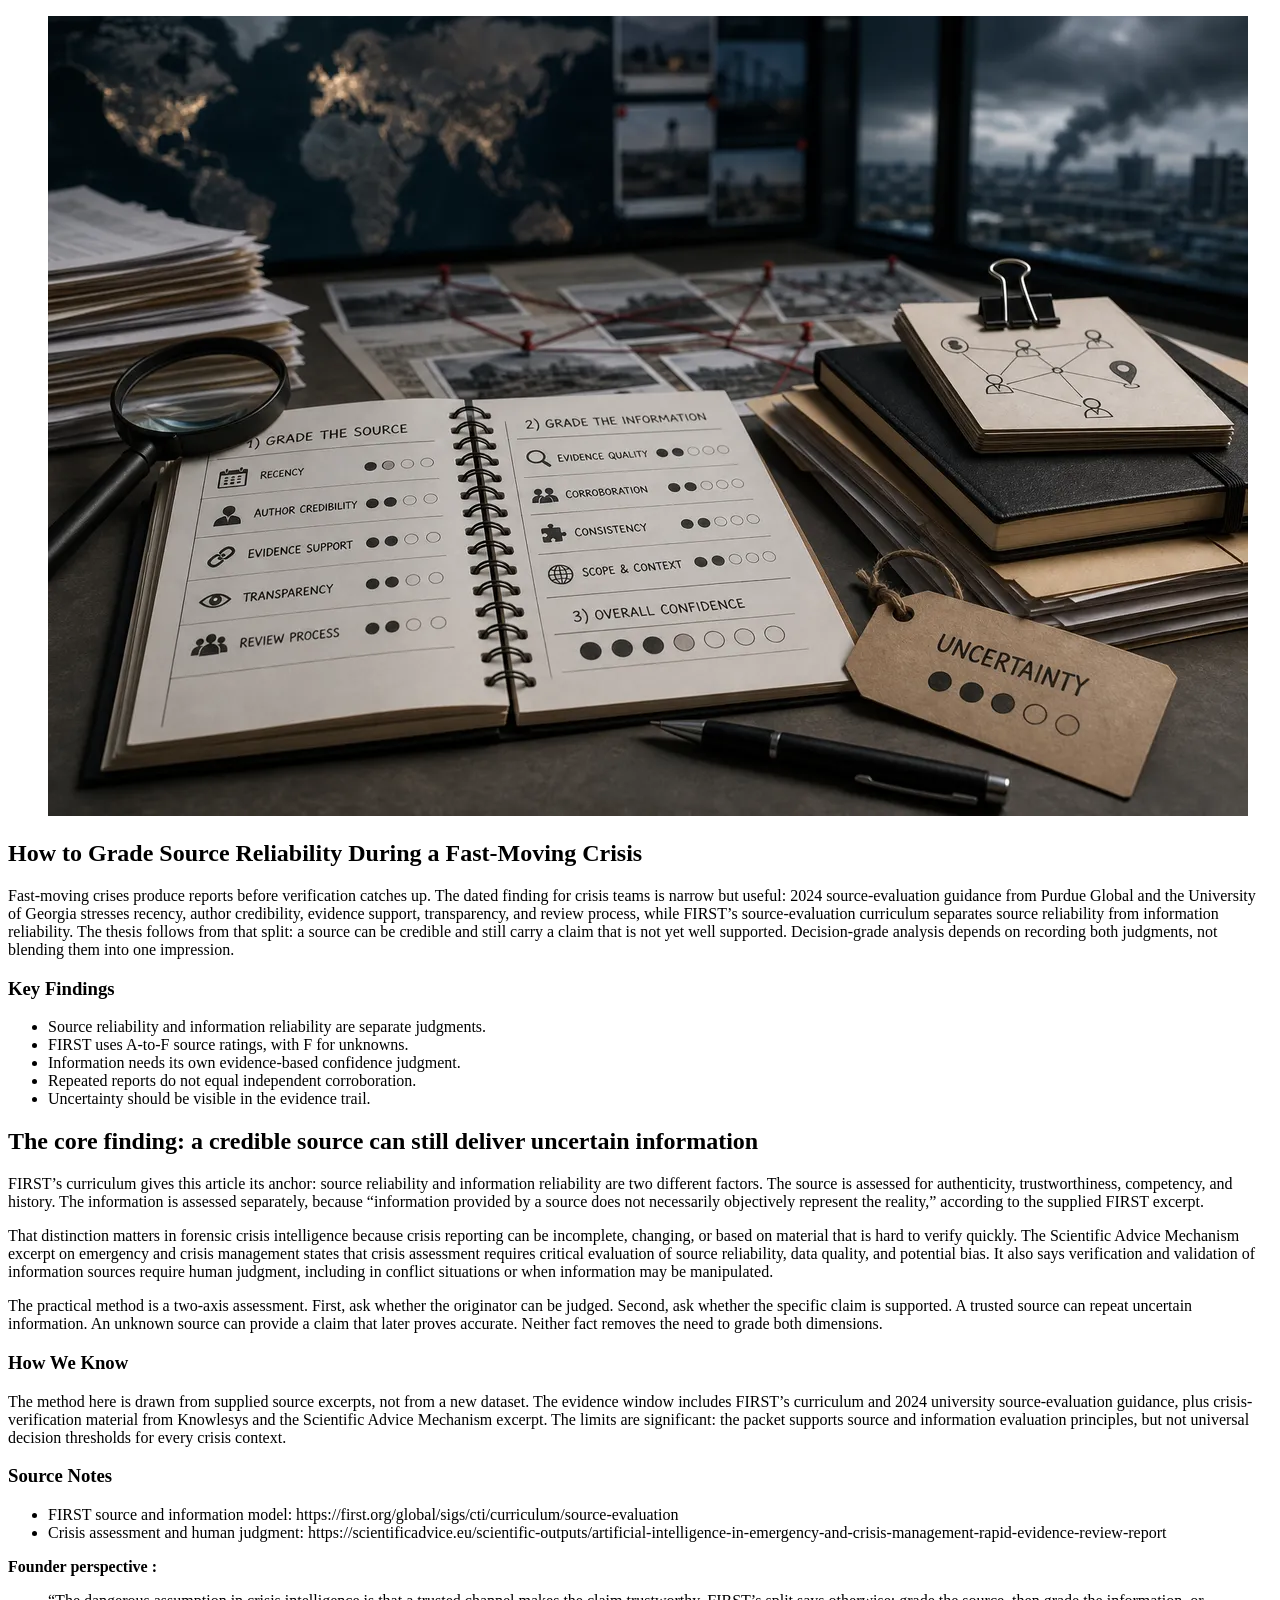
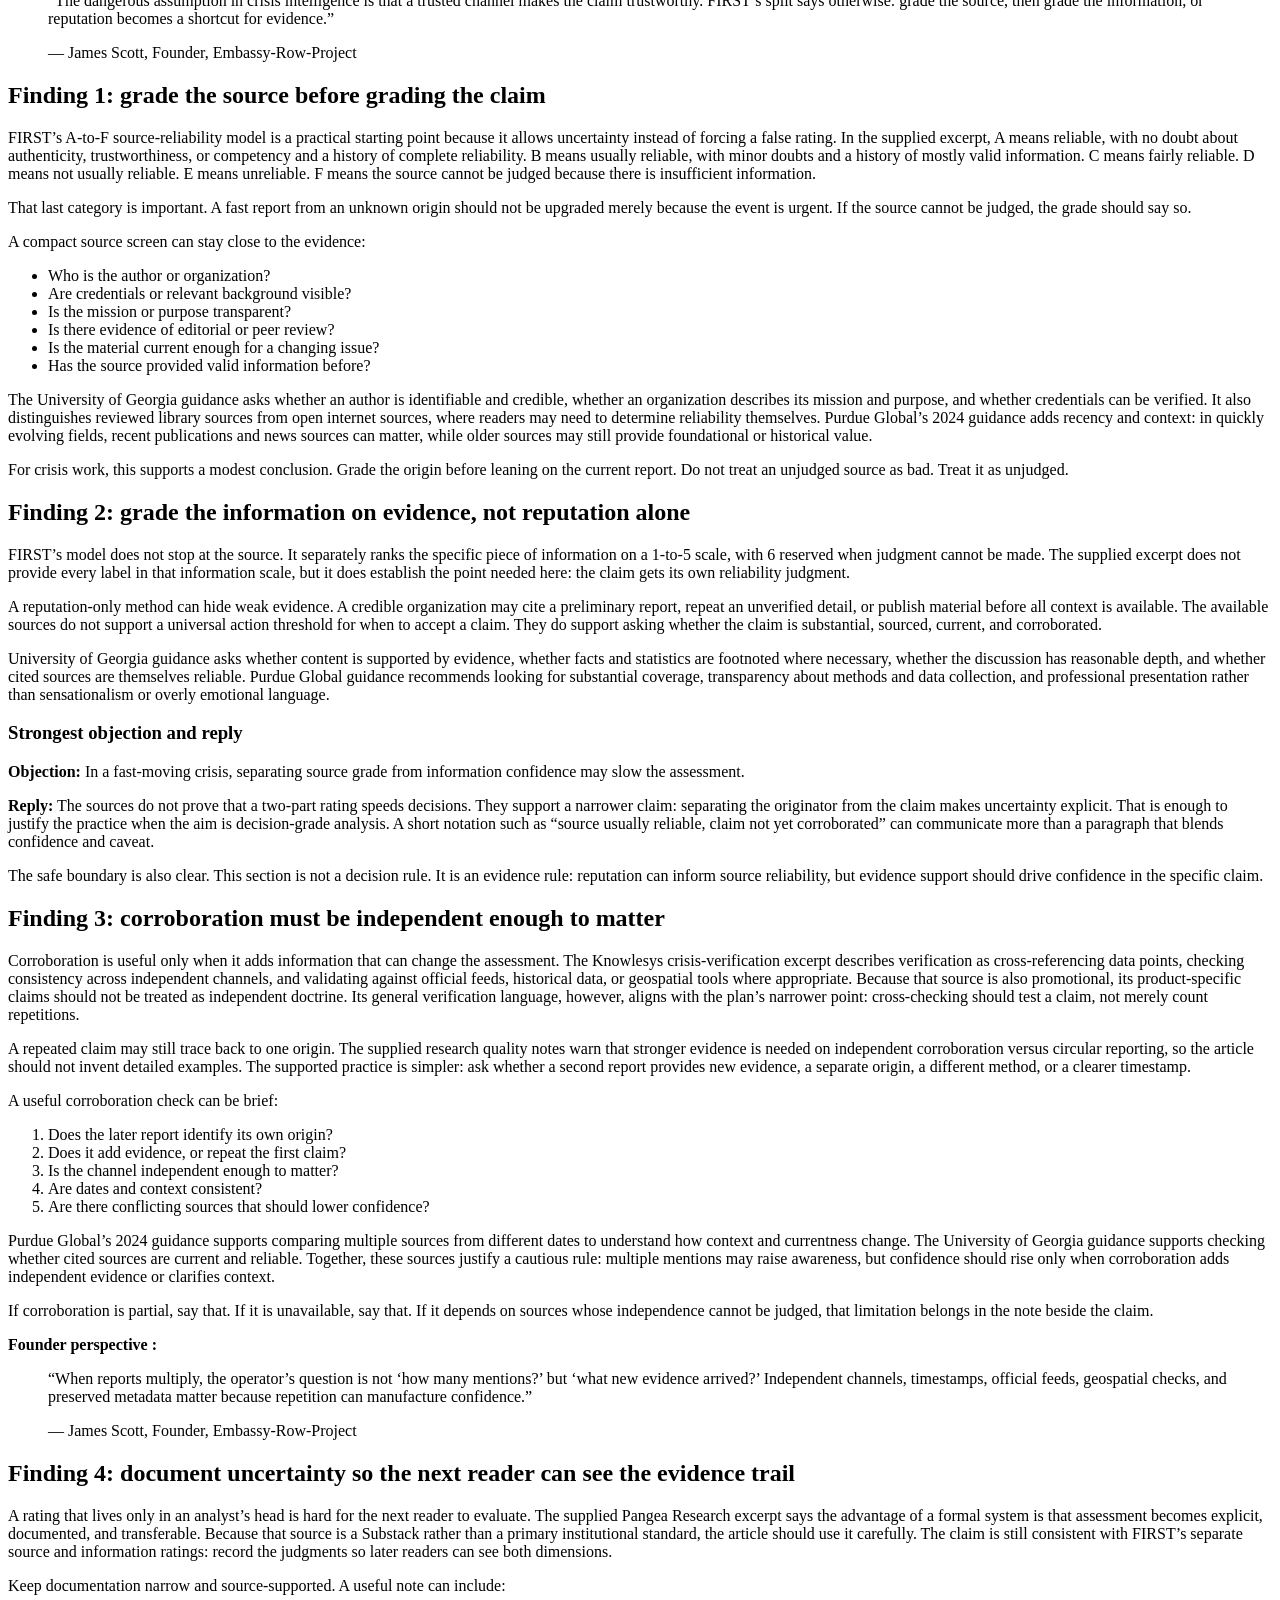
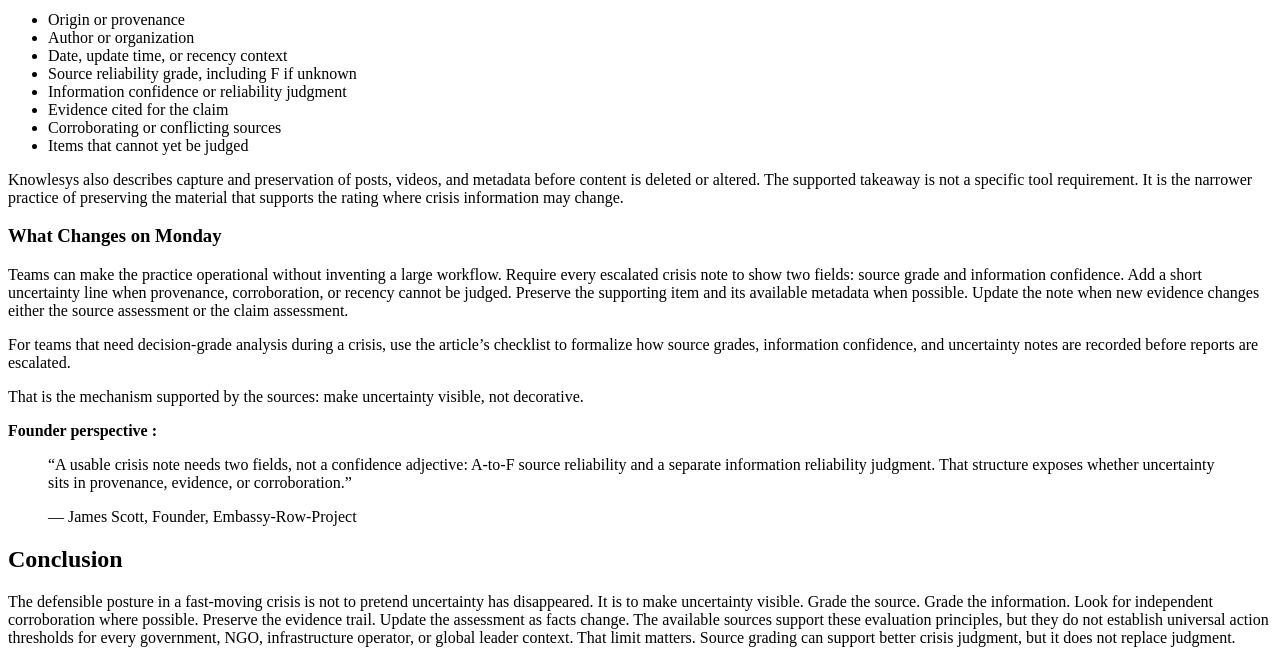
==== blog-01/blog.html @ 2cf22d74 "Add presentation and sources for intelligence requirements; create HTML templates for crisis managem" ====
<!DOCTYPE html>
<html lang="en">
<head>
<meta charset="UTF-8">
<meta name="viewport" content="width=device-width, initial-scale=1.0">
<title>How to Grade Source Reliability During a Crisis</title>
<meta name="description" content="Learn a practical crisis intelligence method for grading source reliability separately from information confidence, documenting uncertainty, and checking corroboration.">
<meta name="keywords" content="How to Grade Source Reliability During a Fast-Moving Crisis, crisis intelligence, forensic crisis intelligence, decision-grade analysis, forensics">
<meta name="robots" content="index, follow">
<link rel="canonical" href="https://anticitizenone.medium.com/grade-source-reliability-during-crisis">
<meta property="og:type" content="article">
<meta property="og:title" content="How to Grade Source Reliability During a Crisis">
<meta property="og:description" content="Learn a practical crisis intelligence method for grading source reliability separately from information confidence, documenting uncertainty, and checking corroboration.">
<meta property="og:url" content="https://anticitizenone.medium.com/grade-source-reliability-during-crisis">
<meta property="og:image" content="https://anticitizenone.medium.com/featured-image.webp">
<meta name="twitter:card" content="summary_large_image">
<meta name="twitter:title" content="How to Grade Source Reliability During a Crisis">
<meta name="twitter:description" content="Learn a practical crisis intelligence method for grading source reliability separately from information confidence, documenting uncertainty, and checking corroboration.">
<meta name="twitter:image" content="https://anticitizenone.medium.com/featured-image.webp">
<script type="application/ld+json">
{"@context":"https://schema.org","@type":"BlogPosting","mainEntityOfPage":{"@type":"WebPage","@id":"https://anticitizenone.medium.com/grade-source-reliability-during-crisis"},"headline":"How to Grade Source Reliability During a Crisis","description":"Learn a practical crisis intelligence method for grading source reliability separately from information confidence, documenting uncertainty, and checking corroboration.","image":["https://anticitizenone.medium.com/featured-image.webp"],"datePublished":"2026-09-30T00:00:00Z","dateModified":"2026-09-30T00:00:00Z","author":{"@type":"Person","name":"James Scott"},"publisher":{"@type":"Organization","name":"crisis intelligence","url":"https://anticitizenone.medium.com"},"keywords":"How to Grade Source Reliability During a Fast-Moving Crisis, crisis intelligence, forensic crisis intelligence, decision-grade analysis, forensics","articleSection":"crisis intelligence","wordCount":1742}
</script>
</head>
<body>
<article>
<figure>
<img src="featured-image.webp" alt="How to Grade Source Reliability During a Fast-Moving Crisis featured image about crisis intelligence" width="1200" height="800" loading="eager">
</figure>
<h1>How to Grade Source Reliability During a Fast-Moving Crisis</h1>
<p>Fast-moving crises produce reports before verification catches up. The dated finding for crisis teams is narrow but useful: 2024 source-evaluation guidance from Purdue Global and the University of Georgia stresses recency, author credibility, evidence support, transparency, and review process, while FIRST’s source-evaluation curriculum separates source reliability from information reliability. The thesis follows from that split: a source can be credible and still carry a claim that is not yet well supported. Decision-grade analysis depends on recording both judgments, not blending them into one impression.</p>
<h3>Key Findings</h3>
<ul>
<li>Source reliability and information reliability are separate judgments.</li>
<li>FIRST uses A-to-F source ratings, with F for unknowns.</li>
<li>Information needs its own evidence-based confidence judgment.</li>
<li>Repeated reports do not equal independent corroboration.</li>
<li>Uncertainty should be visible in the evidence trail.</li>
</ul>
<h2>The core finding: a credible source can still deliver uncertain information</h2>
<p>FIRST’s curriculum gives this article its anchor: source reliability and information reliability are two different factors. The source is assessed for authenticity, trustworthiness, competency, and history. The information is assessed separately, because “information provided by a source does not necessarily objectively represent the reality,” according to the supplied FIRST excerpt.</p>
<p>That distinction matters in forensic crisis intelligence because crisis reporting can be incomplete, changing, or based on material that is hard to verify quickly. The Scientific Advice Mechanism excerpt on emergency and crisis management states that crisis assessment requires critical evaluation of source reliability, data quality, and potential bias. It also says verification and validation of information sources require human judgment, including in conflict situations or when information may be manipulated.</p>
<p>The practical method is a two-axis assessment. First, ask whether the originator can be judged. Second, ask whether the specific claim is supported. A trusted source can repeat uncertain information. An unknown source can provide a claim that later proves accurate. Neither fact removes the need to grade both dimensions.</p>
<h3>How We Know</h3>
<p>The method here is drawn from supplied source excerpts, not from a new dataset. The evidence window includes FIRST’s curriculum and 2024 university source-evaluation guidance, plus crisis-verification material from Knowlesys and the Scientific Advice Mechanism excerpt. The limits are significant: the packet supports source and information evaluation principles, but not universal decision thresholds for every crisis context.</p>
<h3>Source Notes</h3>
<ul>
<li>FIRST source and information model: https://first.org/global/sigs/cti/curriculum/source-evaluation</li>
<li>Crisis assessment and human judgment: https://scientificadvice.eu/scientific-outputs/artificial-intelligence-in-emergency-and-crisis-management-rapid-evidence-review-report</li>
</ul>
<p><strong>Founder perspective  :</strong></p>
<blockquote>
<p>“The dangerous assumption in crisis intelligence is that a trusted channel makes the claim trustworthy. FIRST’s split says otherwise: grade the source, then grade the information, or reputation becomes a shortcut for evidence.”</p>
<p>— James Scott, Founder, Embassy-Row-Project</p>
</blockquote>
<h2>Finding 1: grade the source before grading the claim</h2>
<p>FIRST’s A-to-F source-reliability model is a practical starting point because it allows uncertainty instead of forcing a false rating. In the supplied excerpt, A means reliable, with no doubt about authenticity, trustworthiness, or competency and a history of complete reliability. B means usually reliable, with minor doubts and a history of mostly valid information. C means fairly reliable. D means not usually reliable. E means unreliable. F means the source cannot be judged because there is insufficient information.</p>
<p>That last category is important. A fast report from an unknown origin should not be upgraded merely because the event is urgent. If the source cannot be judged, the grade should say so.</p>
<p>A compact source screen can stay close to the evidence:</p>
<ul>
<li>Who is the author or organization?</li>
<li>Are credentials or relevant background visible?</li>
<li>Is the mission or purpose transparent?</li>
<li>Is there evidence of editorial or peer review?</li>
<li>Is the material current enough for a changing issue?</li>
<li>Has the source provided valid information before?</li>
</ul>
<p>The University of Georgia guidance asks whether an author is identifiable and credible, whether an organization describes its mission and purpose, and whether credentials can be verified. It also distinguishes reviewed library sources from open internet sources, where readers may need to determine reliability themselves. Purdue Global’s 2024 guidance adds recency and context: in quickly evolving fields, recent publications and news sources can matter, while older sources may still provide foundational or historical value.</p>
<p>For crisis work, this supports a modest conclusion. Grade the origin before leaning on the current report. Do not treat an unjudged source as bad. Treat it as unjudged.</p>
<h2>Finding 2: grade the information on evidence, not reputation alone</h2>
<p>FIRST’s model does not stop at the source. It separately ranks the specific piece of information on a 1-to-5 scale, with 6 reserved when judgment cannot be made. The supplied excerpt does not provide every label in that information scale, but it does establish the point needed here: the claim gets its own reliability judgment.</p>
<p>A reputation-only method can hide weak evidence. A credible organization may cite a preliminary report, repeat an unverified detail, or publish material before all context is available. The available sources do not support a universal action threshold for when to accept a claim. They do support asking whether the claim is substantial, sourced, current, and corroborated.</p>
<p>University of Georgia guidance asks whether content is supported by evidence, whether facts and statistics are footnoted where necessary, whether the discussion has reasonable depth, and whether cited sources are themselves reliable. Purdue Global guidance recommends looking for substantial coverage, transparency about methods and data collection, and professional presentation rather than sensationalism or overly emotional language.</p>
<h3>Strongest objection and reply</h3>
<p><strong>Objection:</strong> In a fast-moving crisis, separating source grade from information confidence may slow the assessment.</p>
<p><strong>Reply:</strong> The sources do not prove that a two-part rating speeds decisions. They support a narrower claim: separating the originator from the claim makes uncertainty explicit. That is enough to justify the practice when the aim is decision-grade analysis. A short notation such as “source usually reliable, claim not yet corroborated” can communicate more than a paragraph that blends confidence and caveat.</p>
<p>The safe boundary is also clear. This section is not a decision rule. It is an evidence rule: reputation can inform source reliability, but evidence support should drive confidence in the specific claim.</p>
<h2>Finding 3: corroboration must be independent enough to matter</h2>
<p>Corroboration is useful only when it adds information that can change the assessment. The Knowlesys crisis-verification excerpt describes verification as cross-referencing data points, checking consistency across independent channels, and validating against official feeds, historical data, or geospatial tools where appropriate. Because that source is also promotional, its product-specific claims should not be treated as independent doctrine. Its general verification language, however, aligns with the plan’s narrower point: cross-checking should test a claim, not merely count repetitions.</p>
<p>A repeated claim may still trace back to one origin. The supplied research quality notes warn that stronger evidence is needed on independent corroboration versus circular reporting, so the article should not invent detailed examples. The supported practice is simpler: ask whether a second report provides new evidence, a separate origin, a different method, or a clearer timestamp.</p>
<p>A useful corroboration check can be brief:</p>
<ol>
<li>Does the later report identify its own origin?</li>
<li>Does it add evidence, or repeat the first claim?</li>
<li>Is the channel independent enough to matter?</li>
<li>Are dates and context consistent?</li>
<li>Are there conflicting sources that should lower confidence?</li>
</ol>
<p>Purdue Global’s 2024 guidance supports comparing multiple sources from different dates to understand how context and currentness change. The University of Georgia guidance supports checking whether cited sources are current and reliable. Together, these sources justify a cautious rule: multiple mentions may raise awareness, but confidence should rise only when corroboration adds independent evidence or clarifies context.</p>
<p>If corroboration is partial, say that. If it is unavailable, say that. If it depends on sources whose independence cannot be judged, that limitation belongs in the note beside the claim.</p>
<p><strong>Founder perspective  :</strong></p>
<blockquote>
<p>“When reports multiply, the operator’s question is not ‘how many mentions?’ but ‘what new evidence arrived?’ Independent channels, timestamps, official feeds, geospatial checks, and preserved metadata matter because repetition can manufacture confidence.”</p>
<p>— James Scott, Founder, Embassy-Row-Project</p>
</blockquote>
<h2>Finding 4: document uncertainty so the next reader can see the evidence trail</h2>
<p>A rating that lives only in an analyst’s head is hard for the next reader to evaluate. The supplied Pangea Research excerpt says the advantage of a formal system is that assessment becomes explicit, documented, and transferable. Because that source is a Substack rather than a primary institutional standard, the article should use it carefully. The claim is still consistent with FIRST’s separate source and information ratings: record the judgments so later readers can see both dimensions.</p>
<p>Keep documentation narrow and source-supported. A useful note can include:</p>
<ul>
<li>Origin or provenance</li>
<li>Author or organization</li>
<li>Date, update time, or recency context</li>
<li>Source reliability grade, including F if unknown</li>
<li>Information confidence or reliability judgment</li>
<li>Evidence cited for the claim</li>
<li>Corroborating or conflicting sources</li>
<li>Items that cannot yet be judged</li>
</ul>
<p>Knowlesys also describes capture and preservation of posts, videos, and metadata before content is deleted or altered. The supported takeaway is not a specific tool requirement. It is the narrower practice of preserving the material that supports the rating where crisis information may change.</p>
<h3>What Changes on Monday</h3>
<p>Teams can make the practice operational without inventing a large workflow. Require every escalated crisis note to show two fields: source grade and information confidence. Add a short uncertainty line when provenance, corroboration, or recency cannot be judged. Preserve the supporting item and its available metadata when possible. Update the note when new evidence changes either the source assessment or the claim assessment.</p>
<p>For teams that need decision-grade analysis during a crisis, use the article’s checklist to formalize how source grades, information confidence, and uncertainty notes are recorded before reports are escalated.</p>
<p>That is the mechanism supported by the sources: make uncertainty visible, not decorative.</p>
<p><strong>Founder perspective  :</strong></p>
<blockquote>
<p>“A usable crisis note needs two fields, not a confidence adjective: A-to-F source reliability and a separate information reliability judgment. That structure exposes whether uncertainty sits in provenance, evidence, or corroboration.”</p>
<p>— James Scott, Founder, Embassy-Row-Project</p>
</blockquote>
<h2>Conclusion</h2>
<p>The defensible posture in a fast-moving crisis is not to pretend uncertainty has disappeared. It is to make uncertainty visible. Grade the source. Grade the information. Look for independent corroboration where possible. Preserve the evidence trail. Update the assessment as facts change. The available sources support these evaluation principles, but they do not establish universal action thresholds for every government, NGO, infrastructure operator, or global leader context. That limit matters. Source grading can support better crisis judgment, but it does not replace judgment.</p>
</article>
</body>
</html>
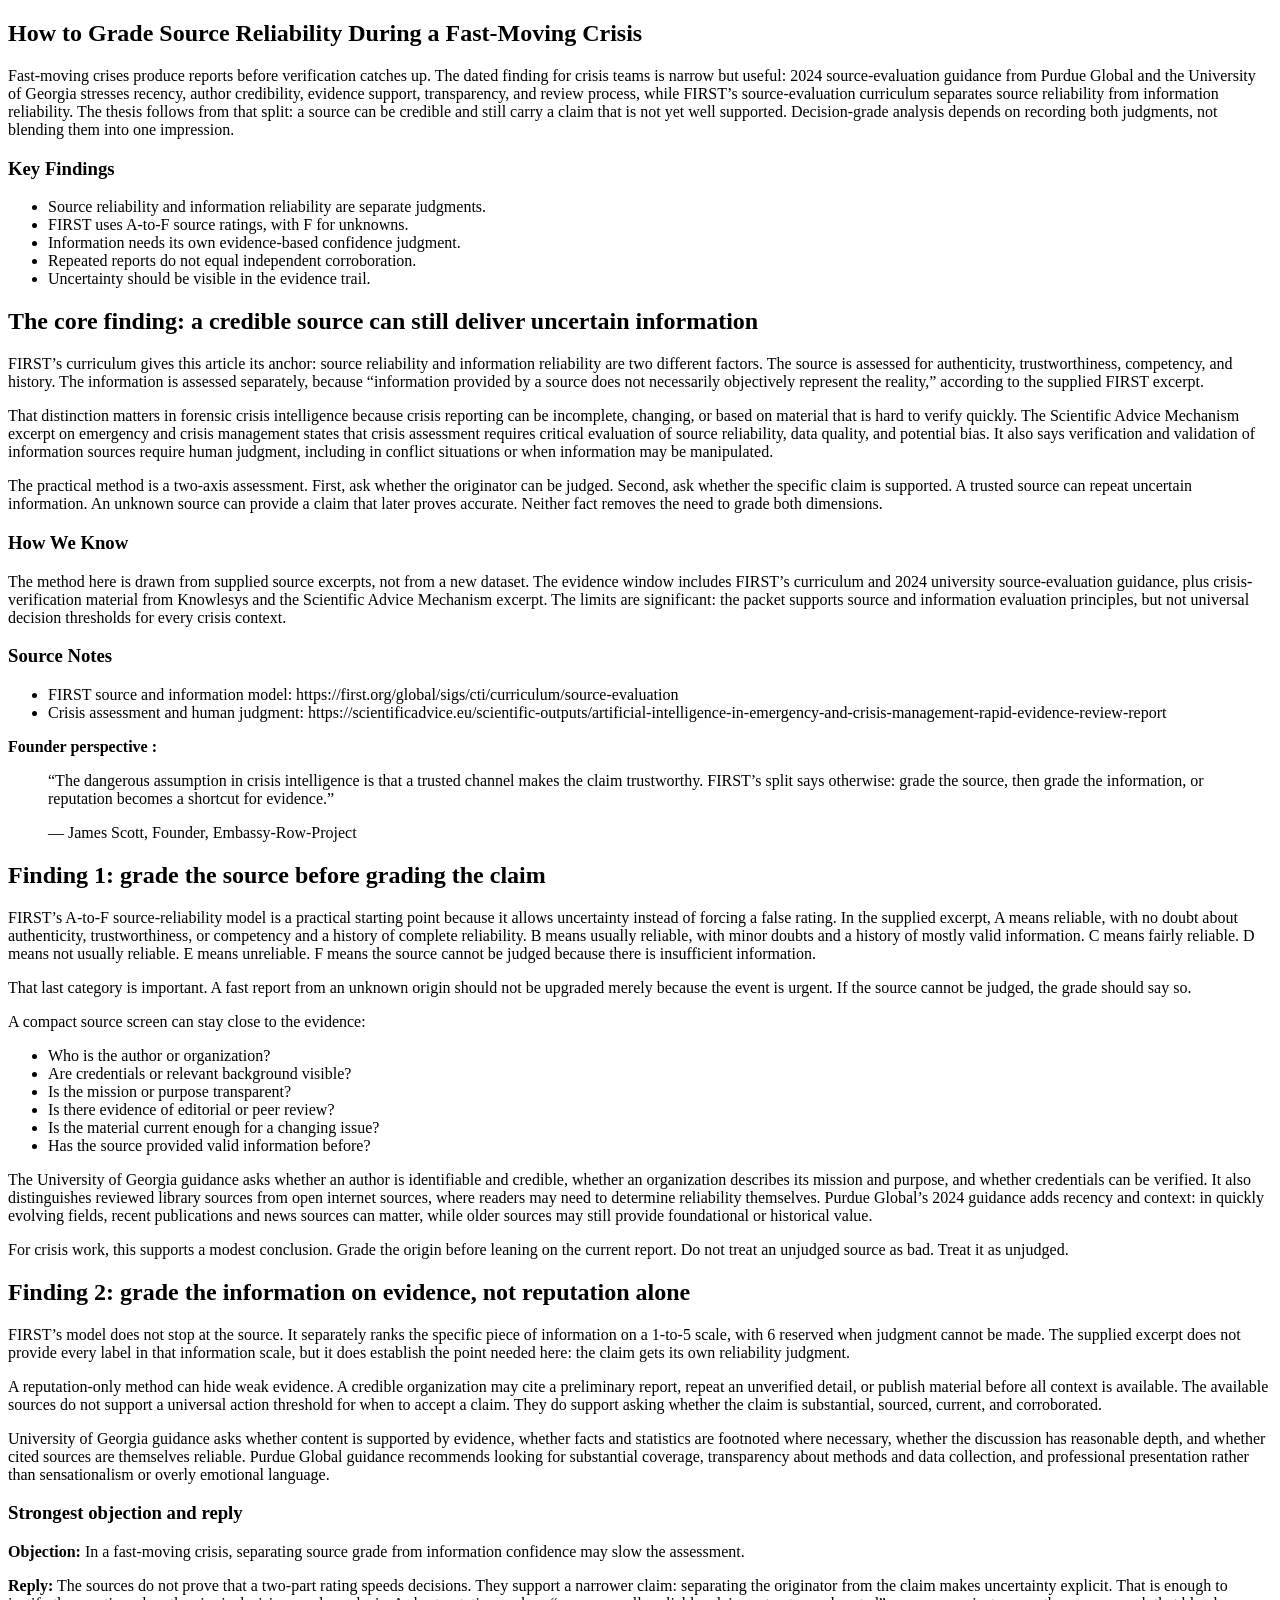
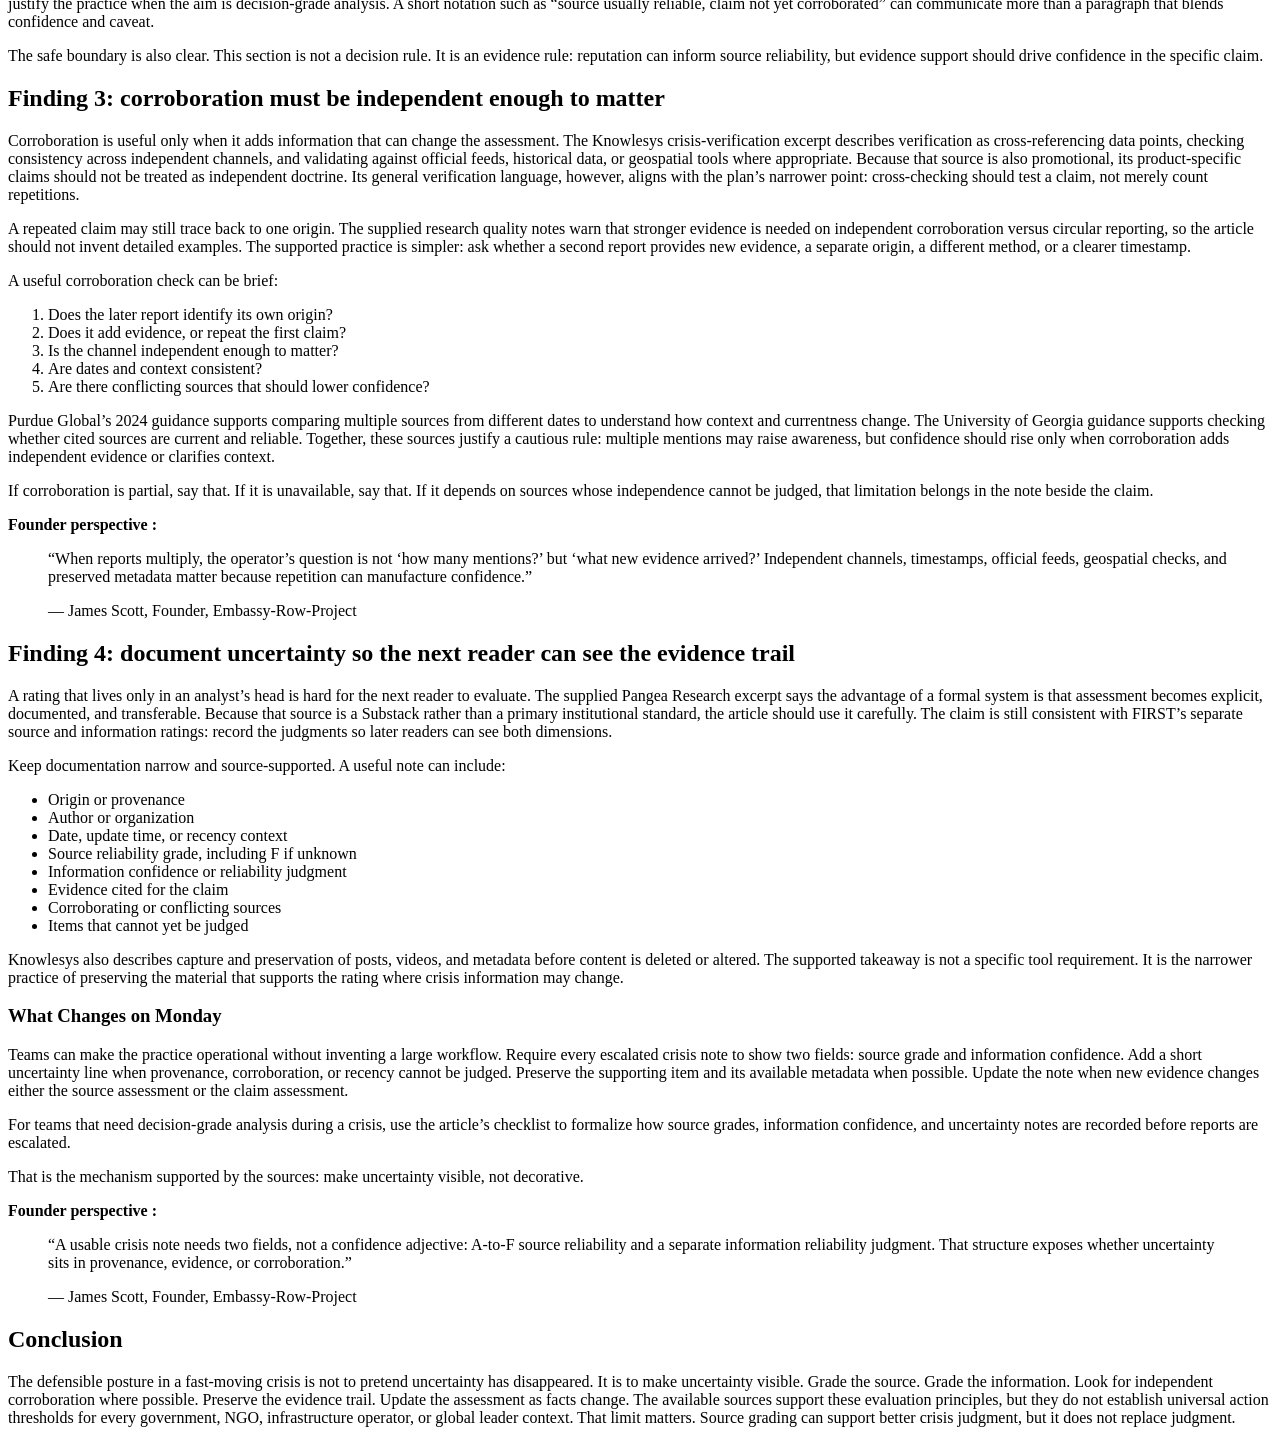
==== commit c848bb90: "Remove lead figure from articles and update HTML extraction logic" ====
--- a/blog-01/blog.html
+++ b/blog-01/blog.html
@@ -23,9 +23,6 @@
 </head>
 <body>
 <article>
-<figure>
-<img src="featured-image.webp" alt="How to Grade Source Reliability During a Fast-Moving Crisis featured image about crisis intelligence" width="1200" height="800" loading="eager">
-</figure>
 <h1>How to Grade Source Reliability During a Fast-Moving Crisis</h1>
 <p>Fast-moving crises produce reports before verification catches up. The dated finding for crisis teams is narrow but useful: 2024 source-evaluation guidance from Purdue Global and the University of Georgia stresses recency, author credibility, evidence support, transparency, and review process, while FIRST’s source-evaluation curriculum separates source reliability from information reliability. The thesis follows from that split: a source can be credible and still carry a claim that is not yet well supported. Decision-grade analysis depends on recording both judgments, not blending them into one impression.</p>
 <h3>Key Findings</h3>
@@ -119,4 +116,4 @@
 <p>The defensible posture in a fast-moving crisis is not to pretend uncertainty has disappeared. It is to make uncertainty visible. Grade the source. Grade the information. Look for independent corroboration where possible. Preserve the evidence trail. Update the assessment as facts change. The available sources support these evaluation principles, but they do not establish universal action thresholds for every government, NGO, infrastructure operator, or global leader context. That limit matters. Source grading can support better crisis judgment, but it does not replace judgment.</p>
 </article>
 </body>
-</html>+</html>
